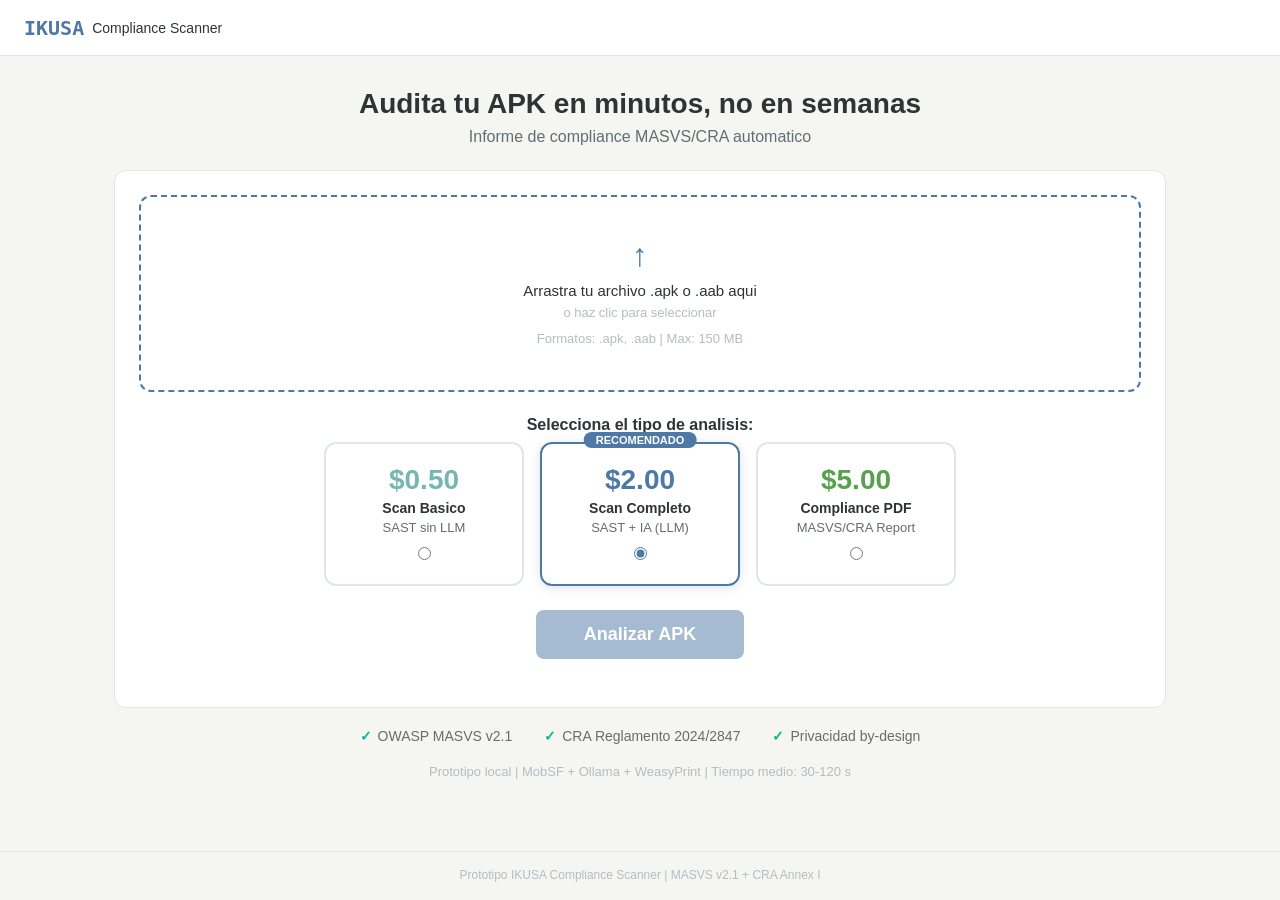
==== src/ikusa/static/index.html @ 37ff4827 "feat(ikusa-proto): wire web frontend to backend and document E2E status" ====
<!DOCTYPE html>
<html lang="es">
<head>
  <meta charset="UTF-8">
  <meta name="viewport" content="width=device-width, initial-scale=1.0">
  <title>IKUSA Compliance Scanner</title>
  <style>
    /* Reset + design tokens copied from the static mock prototype. */
    * { margin: 0; padding: 0; box-sizing: border-box; }
    :root {
      --blue: #4E79A7; --orange: #F28E2B; --red: #E15759;
      --teal: #76B7B2; --green: #59A14F; --purple: #B07AA1;
      --bg: #F5F5F2; --white: #FFFFFF; --text: #2D3436;
      --text-sec: #636E72; --text-light: #B2BEC3; --border: #DFE6E9;
      --accent: #4E79A7; --success: #00B894; --warning: #FDCB6E;
      --danger: #E15759;
    }
    body { font-family: -apple-system, BlinkMacSystemFont, 'Segoe UI', sans-serif; background: var(--bg); color: var(--text); min-height: 100vh; }
    a { text-decoration: none; color: inherit; }

    /* Header */
    .header { background: var(--white); border-bottom: 1px solid var(--border); padding: 0 24px; display: flex; align-items: center; height: 56px; position: sticky; top: 0; z-index: 100; }
    .header .logo { font-family: monospace; font-size: 20px; font-weight: bold; color: var(--accent); margin-right: 8px; }
    .header .logo-sub { font-size: 14px; color: var(--text); }
    .header .scan-id { margin-left: auto; font-family: monospace; font-size: 12px; color: var(--text-light); }

    /* Footer */
    .footer { text-align: center; padding: 16px; color: var(--text-light); font-size: 12px; border-top: 1px solid var(--border); margin-top: 40px; }

    /* Views (only one visible at a time). */
    .view { display: none; max-width: 1100px; margin: 0 auto; padding: 32px 24px; }
    .view.active { display: block; }

    /* Cards */
    .card { background: var(--white); border: 1px solid var(--border); border-radius: 12px; padding: 24px; }

    /* Buttons */
    .btn { display: inline-block; padding: 10px 24px; border-radius: 8px; font-size: 14px; font-weight: 600; cursor: pointer; border: none; transition: opacity .15s; }
    .btn:hover { opacity: .85; }
    .btn:disabled { opacity: .5; cursor: not-allowed; }
    .btn-primary { background: var(--accent); color: white; }
    .btn-success { background: var(--green); color: white; }
    .btn-outline { background: white; border: 2px solid var(--accent); color: var(--accent); }
    .btn-ghost { background: white; border: 1px solid var(--text-sec); color: var(--text-sec); }

    /* Badge */
    .badge { display: inline-block; padding: 2px 10px; border-radius: 4px; font-size: 12px; font-weight: 700; color: white; text-transform: uppercase; }
    .badge-alto { background: var(--danger); }
    .badge-medio { background: var(--orange); }
    .badge-bajo { background: var(--warning); color: #856404; }
    .badge-info { background: var(--text-light); }
    .badge-ok { background: var(--success); }

    /* ======= UPLOAD VIEW ======= */
    .upload-hero { text-align: center; margin-bottom: 24px; }
    .upload-hero h1 { font-size: 28px; margin-bottom: 8px; }
    .upload-hero p { color: var(--text-sec); font-size: 16px; }
    .upload-zone { border: 2px dashed var(--accent); border-radius: 12px; padding: 40px; text-align: center; margin-bottom: 16px; cursor: pointer; transition: background .15s; display: block; }
    .upload-zone:hover, .upload-zone.dragover { background: #EBF5FB; }
    .upload-zone .arrow { font-size: 32px; color: var(--accent); margin-bottom: 8px; }
    .upload-zone p { color: var(--text); font-size: 15px; margin-bottom: 4px; }
    .upload-zone small { color: var(--text-light); font-size: 13px; }
    .upload-zone input[type="file"] { display: none; }
    .tier-select { text-align: center; margin: 24px 0 8px; font-size: 16px; font-weight: 600; }
    .tiers { display: flex; gap: 16px; justify-content: center; margin-bottom: 24px; }
    .tier-card { border: 2px solid var(--border); border-radius: 12px; padding: 20px; width: 200px; text-align: center; cursor: pointer; position: relative; transition: border-color .15s, box-shadow .15s; }
    .tier-card:hover { box-shadow: 0 2px 12px rgba(0,0,0,.08); }
    .tier-card.selected { border-color: var(--accent); box-shadow: 0 2px 12px rgba(78,121,167,.2); }
    .tier-card .price { font-size: 28px; font-weight: 700; margin-bottom: 4px; }
    .tier-card .name { font-size: 14px; font-weight: 600; margin-bottom: 4px; }
    .tier-card .desc { font-size: 13px; color: var(--text-sec); }
    .tier-card .recommended { position: absolute; top: -12px; left: 50%; transform: translateX(-50%); background: var(--accent); color: white; font-size: 11px; font-weight: 700; padding: 2px 12px; border-radius: 10px; }
    .tier-card input[type="radio"] { margin-top: 12px; accent-color: var(--accent); }
    .tier-card[data-color="teal"] .price { color: var(--teal); }
    .tier-card[data-color="teal"].selected { border-color: var(--teal); }
    .tier-card[data-color="blue"] .price { color: var(--accent); }
    .tier-card[data-color="green"] .price { color: var(--green); }
    .tier-card[data-color="green"].selected { border-color: var(--green); }
    .upload-cta { text-align: center; margin: 24px 0; }
    .upload-cta .btn { font-size: 18px; padding: 14px 48px; }
    .trust-signals { display: flex; justify-content: center; gap: 32px; margin: 20px 0; }
    .trust-signals span { color: var(--text-sec); font-size: 14px; }
    .trust-signals span::before { content: '\2713'; color: var(--success); font-weight: bold; margin-right: 6px; }
    .stats-bar { text-align: center; color: var(--text-light); font-size: 13px; margin-top: 12px; }

    /* ======= PROGRESS VIEW ======= */
    .progress-hero { text-align: center; margin-bottom: 24px; }
    .progress-hero h2 { font-size: 22px; margin-bottom: 8px; }
    .progress-hero p { color: var(--text-sec); font-size: 14px; }
    .progress-pills { display: flex; gap: 8px; justify-content: center; flex-wrap: wrap; margin: 24px 0; }
    .pill { padding: 8px 14px; border-radius: 999px; border: 1px solid var(--border); font-size: 13px; color: var(--text-sec); background: white; }
    .pill.active { background: var(--accent); color: white; border-color: var(--accent); font-weight: 600; }
    .pill.done { background: var(--success); color: white; border-color: var(--success); }
    .progress-bar { background: var(--border); height: 8px; border-radius: 4px; overflow: hidden; margin: 16px 0; }
    .progress-bar-fill { background: var(--accent); height: 100%; transition: width .3s; }
    .progress-message { font-family: monospace; font-size: 13px; color: var(--text-sec); background: #F8F9FA; padding: 12px 16px; border-radius: 6px; min-height: 40px; word-break: break-word; }
    .spinner { display: inline-block; width: 18px; height: 18px; border: 3px solid var(--border); border-top-color: var(--accent); border-radius: 50%; animation: spin 1s linear infinite; vertical-align: middle; margin-right: 8px; }
    @keyframes spin { to { transform: rotate(360deg); } }

    /* ======= RESULTS VIEW ======= */
    .breadcrumb { font-size: 13px; color: var(--text-sec); margin-bottom: 20px; }
    .breadcrumb a { color: var(--accent); cursor: pointer; }
    .results-grid { display: grid; grid-template-columns: 300px 1fr; gap: 20px; }
    .score-card { text-align: center; }
    .score-circle { width: 140px; height: 140px; border-radius: 50%; border: 8px solid var(--border); display: flex; align-items: center; justify-content: center; flex-direction: column; margin: 16px auto; position: relative; }
    .score-circle .value { font-size: 44px; font-weight: 700; }
    .score-circle .label { font-size: 14px; color: var(--text-sec); }
    .score-circle.score-red { border-color: var(--danger); }
    .score-circle.score-orange { border-color: var(--orange); }
    .score-circle.score-green { border-color: var(--success); }
    .score-warning { background: #FFF3CD; border-radius: 8px; padding: 8px; font-size: 13px; color: #856404; font-weight: 600; margin-top: 12px; }
    .masvs-list { margin-top: 20px; }
    .masvs-row { display: flex; align-items: center; justify-content: space-between; padding: 8px 0; border-bottom: 1px solid var(--border); font-size: 14px; gap: 8px; }
    .masvs-row.na { color: var(--text-light); }
    .masvs-row .count { min-width: 28px; height: 22px; display: flex; align-items: center; justify-content: center; border-radius: 4px; color: white; font-size: 12px; font-weight: 700; padding: 0 6px; }
    .filter-tabs { display: flex; gap: 8px; margin-bottom: 16px; flex-wrap: wrap; }
    .filter-tab { padding: 6px 14px; border-radius: 6px; font-size: 13px; cursor: pointer; background: transparent; border: 1px solid var(--border); color: var(--text-sec); }
    .filter-tab.active { background: var(--accent); color: white; border-color: var(--accent); }
    .finding-row { padding: 12px 0; border-bottom: 1px solid var(--border); }
    .finding-row:last-child { border-bottom: none; }
    .finding-header { display: flex; align-items: center; gap: 10px; margin-bottom: 4px; flex-wrap: wrap; }
    .finding-header .title { font-weight: 600; font-size: 15px; }
    .finding-meta { font-size: 13px; color: var(--text-sec); margin-bottom: 6px; }
    .finding-fix { font-size: 13px; color: var(--text-sec); font-style: italic; }
    .ai-box { background: #F0F7FF; border: 1px solid var(--accent); border-radius: 8px; padding: 16px; margin-top: 16px; font-size: 13px; line-height: 1.7; }
    .ai-box h4 { margin-bottom: 8px; }
    .action-bar { display: flex; gap: 12px; margin-top: 16px; flex-wrap: wrap; }
    .analysis-meta { font-size: 13px; color: var(--text-light); margin-top: 16px; }

    /* ======= ERROR VIEW ======= */
    .error-card { border: 1px solid var(--danger); background: #FFF5F5; }
    .error-card h2 { color: var(--danger); margin-bottom: 12px; }
    .error-card pre { background: white; padding: 12px; border-radius: 6px; font-size: 13px; color: var(--text); overflow-x: auto; white-space: pre-wrap; word-break: break-word; }

    /* Responsive */
    @media (max-width: 768px) {
      .results-grid { grid-template-columns: 1fr; }
      .tiers { flex-direction: column; align-items: center; }
    }
  </style>
</head>
<body>

  <header class="header">
    <span class="logo">IKUSA</span>
    <span class="logo-sub">Compliance Scanner</span>
    <span class="scan-id" id="scanIdLabel"></span>
  </header>

  <!-- VIEW 1: UPLOAD -->
  <main id="view-upload" class="view active">
    <div class="upload-hero">
      <h1>Audita tu APK en minutos, no en semanas</h1>
      <p>Informe de compliance MASVS/CRA automatico</p>
    </div>

    <div class="card">
      <label class="upload-zone" id="dropzone" for="fileInput">
        <div class="arrow">&uarr;</div>
        <p>Arrastra tu archivo .apk o .aab aqui</p>
        <small>o haz clic para seleccionar</small>
        <input type="file" id="fileInput" accept=".apk,.aab">
        <p style="margin-top:8px"><small style="color:var(--text-light)">Formatos: .apk, .aab | Max: 150 MB</small></p>
        <p id="fileName" style="margin-top:8px;font-weight:600;color:var(--accent);display:none"></p>
      </label>

      <p class="tier-select">Selecciona el tipo de analisis:</p>
      <div class="tiers">
        <div class="tier-card" data-color="teal" data-tier="basico">
          <div class="price">$0.50</div>
          <div class="name">Scan Basico</div>
          <div class="desc">SAST sin LLM</div>
          <input type="radio" name="tier" value="basico">
        </div>
        <div class="tier-card selected" data-color="blue" data-tier="completo">
          <div class="recommended">RECOMENDADO</div>
          <div class="price">$2.00</div>
          <div class="name">Scan Completo</div>
          <div class="desc">SAST + IA (LLM)</div>
          <input type="radio" name="tier" value="completo" checked>
        </div>
        <div class="tier-card" data-color="green" data-tier="compliance">
          <div class="price">$5.00</div>
          <div class="name">Compliance PDF</div>
          <div class="desc">MASVS/CRA Report</div>
          <input type="radio" name="tier" value="compliance">
        </div>
      </div>

      <div class="upload-cta">
        <button class="btn btn-primary" id="analyzeBtn" disabled>Analizar APK</button>
      </div>
    </div>

    <div class="trust-signals">
      <span>OWASP MASVS v2.1</span>
      <span>CRA Reglamento 2024/2847</span>
      <span>Privacidad by-design</span>
    </div>
    <div class="stats-bar">Prototipo local | MobSF + Ollama + WeasyPrint | Tiempo medio: 30-120 s</div>
  </main>

  <!-- VIEW 2: PROGRESS -->
  <main id="view-progress" class="view">
    <div class="progress-hero">
      <h2><span class="spinner"></span>Analizando tu APK</h2>
      <p>El proceso se ejecuta en segundo plano. No cierres esta pestana.</p>
    </div>

    <div class="card">
      <div class="progress-pills" id="progressPills">
        <span class="pill" data-stage="uploaded">1. Recibido</span>
        <span class="pill" data-stage="decompiling">2. Decompilando</span>
        <span class="pill" data-stage="analyzing">3. Clasificando</span>
        <span class="pill" data-stage="triaging">4. Triage IA</span>
        <span class="pill" data-stage="rendering">5. PDF</span>
        <span class="pill" data-stage="done">6. Listo</span>
      </div>
      <div class="progress-bar"><div class="progress-bar-fill" id="progressBarFill" style="width:8%"></div></div>
      <div class="progress-message" id="progressMessage">Inicializando...</div>
    </div>
  </main>

  <!-- VIEW 3: RESULTS -->
  <main id="view-results" class="view">
    <div class="breadcrumb"><a id="backToUpload">Inicio</a> &gt; Resultados &gt; <span id="resultAppName">...</span></div>

    <div class="results-grid">
      <!-- Left column: score + MASVS -->
      <div>
        <div class="card score-card">
          <h3>CRA Readiness Score</h3>
          <div class="score-circle" id="scoreCircle">
            <span class="value" id="score-value">--</span>
            <span class="label">/100</span>
          </div>
          <div class="score-warning" id="scoreWarning">Calculando...</div>
        </div>

        <div class="card masvs-list" style="margin-top:16px">
          <h3 style="margin-bottom:12px">Categorias MASVS</h3>
          <div id="masvsList"></div>
          <p style="font-size:12px;color:var(--text-light);margin-top:8px">N/A = requiere testing dinamico</p>
        </div>
      </div>

      <!-- Right column: findings -->
      <div>
        <div class="card findings-card">
          <h3 style="margin-bottom:12px"><span id="findingsTitle">Findings</span></h3>
          <div class="filter-tabs" id="filterTabs"></div>
          <div id="findingsList"></div>

          <div class="ai-box" id="aiBox" style="display:none">
            <h4>Resumen IA (top finding)</h4>
            <p id="aiBoxText"></p>
          </div>

          <div class="action-bar">
            <a class="btn btn-success" id="download-pdf" href="#" target="_blank">Descargar PDF</a>
            <a class="btn btn-outline" id="download-json" href="#" target="_blank">Ver JSON</a>
            <button class="btn btn-ghost" id="analyzeAnother">Analizar otro APK</button>
          </div>
        </div>

        <div class="analysis-meta" id="analysisMeta"></div>
      </div>
    </div>
  </main>

  <!-- VIEW 4: ERROR -->
  <main id="view-error" class="view">
    <div class="card error-card">
      <h2>Error en el analisis</h2>
      <p style="margin-bottom:12px">La pipeline ha fallado. Detalle del error:</p>
      <pre id="errorText"></pre>
      <div class="action-bar">
        <button class="btn btn-primary" id="errorRetry">Volver a empezar</button>
      </div>
    </div>
  </main>

  <footer class="footer">Prototipo IKUSA Compliance Scanner | MASVS v2.1 + CRA Annex I</footer>

  <script>
    // ----- View routing helpers -----
    function showView(name) {
      document.querySelectorAll('.view').forEach(v => v.classList.remove('active'));
      const el = document.getElementById('view-' + name);
      if (el) el.classList.add('active');
    }

    // ----- DOM helpers (avoid innerHTML so untrusted strings cannot inject HTML) -----
    function el(tag, opts) {
      const node = document.createElement(tag);
      if (!opts) return node;
      if (opts.cls) node.className = opts.cls;
      if (opts.text !== undefined) node.textContent = opts.text;
      if (opts.style) node.setAttribute('style', opts.style);
      return node;
    }
    function clear(parent) { while (parent.firstChild) parent.removeChild(parent.firstChild); }

    // ----- Tier selection -----
    document.querySelectorAll('.tier-card').forEach(card => {
      card.addEventListener('click', () => {
        document.querySelectorAll('.tier-card').forEach(c => c.classList.remove('selected'));
        card.classList.add('selected');
        const radio = card.querySelector('input[type=radio]');
        if (radio) radio.checked = true;
      });
    });

    // ----- File picker + drag/drop -----
    const fileInput = document.getElementById('fileInput');
    const fileNameLabel = document.getElementById('fileName');
    const analyzeBtn = document.getElementById('analyzeBtn');
    const dropzone = document.getElementById('dropzone');

    function setSelectedFile(file) {
      if (!file) return;
      fileNameLabel.textContent = file.name + ' (' + Math.round(file.size / 1024) + ' KB)';
      fileNameLabel.style.display = 'block';
      analyzeBtn.disabled = false;
    }

    fileInput.addEventListener('change', e => setSelectedFile(e.target.files[0]));

    ['dragenter', 'dragover'].forEach(ev =>
      dropzone.addEventListener(ev, e => { e.preventDefault(); dropzone.classList.add('dragover'); })
    );
    ['dragleave', 'drop'].forEach(ev =>
      dropzone.addEventListener(ev, e => { e.preventDefault(); dropzone.classList.remove('dragover'); })
    );
    dropzone.addEventListener('drop', e => {
      const f = e.dataTransfer.files[0];
      if (!f) return;
      const dt = new DataTransfer();
      dt.items.add(f);
      fileInput.files = dt.files;
      setSelectedFile(f);
    });

    // ----- Stage ordering for progress UI -----
    const STAGES = ['uploaded', 'decompiling', 'analyzing', 'triaging', 'rendering', 'done'];

    function updateProgress(stage, message) {
      const idx = STAGES.indexOf(stage);
      document.querySelectorAll('.pill').forEach((pill, i) => {
        pill.classList.remove('active', 'done');
        if (i < idx) pill.classList.add('done');
        else if (i === idx) pill.classList.add('active');
      });
      const pct = Math.max(8, Math.round(((idx + 1) / STAGES.length) * 100));
      document.getElementById('progressBarFill').style.width = pct + '%';
      document.getElementById('progressMessage').textContent =
        message || ('Estado: ' + (stage || 'desconocido'));
    }

    // ----- Start scan + poll loop -----
    analyzeBtn.addEventListener('click', startScan);

    async function startScan() {
      const file = fileInput.files[0];
      if (!file) return;
      const tier = document.querySelector('input[name="tier"]:checked').value;
      analyzeBtn.disabled = true;

      const fd = new FormData();
      fd.append('file', file);
      fd.append('tier', tier);

      let data;
      try {
        const resp = await fetch('/scan', { method: 'POST', body: fd });
        if (!resp.ok) throw new Error('HTTP ' + resp.status);
        data = await resp.json();
      } catch (err) {
        showError('Upload failed: ' + err.message);
        return;
      }
      document.getElementById('scanIdLabel').textContent = 'scan_id=' + data.scan_id;
      showView('progress');
      updateProgress('uploaded', 'Recibido. Esperando MobSF...');
      pollUntilDone(data.scan_id);
    }

    async function pollUntilDone(scanId) {
      while (true) {
        let s;
        try {
          const r = await fetch('/scan/' + scanId);
          if (!r.ok) {
            await new Promise(res => setTimeout(res, 2000));
            continue;
          }
          s = await r.json();
        } catch (err) {
          await new Promise(res => setTimeout(res, 2000));
          continue;
        }
        updateProgress(s.stage, s.message);
        if (s.status === 'done') {
          await loadResults(scanId);
          return;
        }
        if (s.status === 'failed') {
          showError(s.error || 'unknown error');
          return;
        }
        await new Promise(res => setTimeout(res, 2000));
      }
    }

    // ----- Load + render results -----
    let allFindings = [];

    async function loadResults(scanId) {
      let result;
      try {
        const r = await fetch('/scan/' + scanId + '/result');
        if (!r.ok) throw new Error('HTTP ' + r.status);
        result = await r.json();
      } catch (err) {
        showError('Could not load result: ' + err.message);
        return;
      }

      document.getElementById('resultAppName').textContent = result.app_name || '(unknown)';
      document.getElementById('score-value').textContent = result.cra_score;

      // Color the score circle by band.
      const circle = document.getElementById('scoreCircle');
      circle.classList.remove('score-red', 'score-orange', 'score-green');
      const warning = document.getElementById('scoreWarning');
      if (result.cra_score >= 80) {
        circle.classList.add('score-green');
        warning.textContent = 'Buen nivel (objetivo: > 80)';
        warning.style.background = '#D4EDDA';
        warning.style.color = '#155724';
      } else if (result.cra_score >= 50) {
        circle.classList.add('score-orange');
        warning.textContent = 'Necesita mejoras (objetivo: > 80)';
        warning.style.background = '#FFF3CD';
        warning.style.color = '#856404';
      } else {
        circle.classList.add('score-red');
        warning.textContent = 'Critico: muchos findings de alta severidad';
        warning.style.background = '#F8D7DA';
        warning.style.color = '#721C24';
      }

      // Render MASVS category breakdown.
      renderMasvs(result.findings || [], result.categories_covered || []);

      // Render findings + filter tabs.
      allFindings = (result.findings || []).slice().sort((a, b) => severityRank(b.severity) - severityRank(a.severity));
      renderFilterTabs(allFindings);
      renderFindings(allFindings, 'all');

      // Top finding -> AI summary box.
      if (allFindings.length > 0) {
        const top = allFindings[0];
        const aiBox = document.getElementById('aiBox');
        aiBox.style.display = 'block';
        document.getElementById('aiBoxText').textContent =
          (top.explanation || top.title) + (top.remediation ? '  Remediacion: ' + top.remediation : '');
      }

      document.getElementById('findingsTitle').textContent =
        'Findings (' + allFindings.length + ' encontrados)';
      document.getElementById('download-pdf').href = '/scan/' + scanId + '/report';
      document.getElementById('download-json').href = '/scan/' + scanId + '/result';
      document.getElementById('analysisMeta').textContent =
        'Analisis completado en ' + (result.duration_seconds ? result.duration_seconds.toFixed(1) : '?') +
        ' s | Paquete: ' + (result.package_name || '(unknown)') +
        ' | apk_hash=' + (result.apk_hash || '').slice(0, 12);

      showView('results');
    }

    function severityRank(sev) {
      return { high: 3, medium: 2, low: 1, info: 0 }[sev] || 0;
    }

    function severityClass(sev) {
      return { high: 'alto', medium: 'medio', low: 'bajo', info: 'info' }[sev] || 'info';
    }

    function severityLabel(sev) {
      return { high: 'ALTO', medium: 'MEDIO', low: 'BAJO', info: 'INFO' }[sev] || sev.toUpperCase();
    }

    function severityColor(sev) {
      return { high: 'var(--danger)', medium: 'var(--orange)', low: 'var(--warning)', info: 'var(--text-light)' }[sev] || 'var(--text-light)';
    }

    function renderMasvs(findings, categoriesCovered) {
      const masvsList = document.getElementById('masvsList');
      clear(masvsList);
      const allCats = [
        'MASVS-STORAGE', 'MASVS-CRYPTO', 'MASVS-NETWORK', 'MASVS-AUTH',
        'MASVS-PLATFORM', 'MASVS-CODE', 'MASVS-RESILIENCE', 'MASVS-PRIVACY'
      ];
      const counts = {};
      const worstSev = {};
      for (const f of findings) {
        counts[f.masvs_category] = (counts[f.masvs_category] || 0) + 1;
        if (!worstSev[f.masvs_category] || severityRank(f.severity) > severityRank(worstSev[f.masvs_category])) {
          worstSev[f.masvs_category] = f.severity;
        }
      }
      for (const cat of allCats) {
        const row = el('div', { cls: 'masvs-row' });
        const covered = categoriesCovered.includes(cat);
        if (!covered) {
          row.classList.add('na');
          row.appendChild(el('span', { text: cat }));
          row.appendChild(el('span', { text: '-' }));
          row.appendChild(el('span', { text: 'N/A' }));
        } else {
          const count = counts[cat] || 0;
          let color = 'var(--success)';
          let label = 'OK';
          if (count > 0) {
            const sev = worstSev[cat];
            color = severityColor(sev);
            const raw = severityLabel(sev);
            label = raw.charAt(0) + raw.slice(1).toLowerCase();
          }
          row.appendChild(el('span', { text: cat }));
          row.appendChild(el('span', { cls: 'count', style: 'background:' + color, text: String(count) }));
          row.appendChild(el('span', { style: 'color:' + color + ';font-weight:700', text: label }));
        }
        masvsList.appendChild(row);
      }
    }

    function renderFilterTabs(findings) {
      const tabs = document.getElementById('filterTabs');
      const counts = { all: findings.length, high: 0, medium: 0, low: 0, info: 0 };
      for (const f of findings) counts[f.severity] = (counts[f.severity] || 0) + 1;
      const order = [
        ['all', 'Todos'],
        ['high', 'Alto'],
        ['medium', 'Medio'],
        ['low', 'Bajo'],
      ];
      clear(tabs);
      for (const [key, label] of order) {
        const btn = el('button', {
          cls: 'filter-tab' + (key === 'all' ? ' active' : ''),
          text: label + ' (' + (counts[key] || 0) + ')',
        });
        btn.addEventListener('click', () => {
          document.querySelectorAll('.filter-tab').forEach(t => t.classList.remove('active'));
          btn.classList.add('active');
          renderFindings(allFindings, key);
        });
        tabs.appendChild(btn);
      }
    }

    function renderFindings(findings, filter) {
      const list = document.getElementById('findingsList');
      clear(list);
      const subset = filter === 'all' ? findings : findings.filter(f => f.severity === filter);
      if (subset.length === 0) {
        list.appendChild(el('p', {
          style: 'color:var(--text-light);padding:12px 0',
          text: 'No hay findings en esta categoria.',
        }));
        return;
      }
      for (const f of subset) {
        const row = el('div', { cls: 'finding-row' });
        const header = el('div', { cls: 'finding-header' });
        header.appendChild(el('span', {
          cls: 'badge badge-' + severityClass(f.severity),
          text: severityLabel(f.severity),
        }));
        header.appendChild(el('span', { cls: 'title', text: f.title }));
        row.appendChild(header);

        const cra = (f.cra_articles && f.cra_articles.length) ? ' | CRA: ' + f.cra_articles.join(', ') : '';
        row.appendChild(el('div', {
          cls: 'finding-meta',
          text: f.masvs_category + cra + ' | ' + (f.description || ''),
        }));
        if (f.remediation) {
          row.appendChild(el('div', {
            cls: 'finding-fix',
            text: 'Remediacion: ' + f.remediation,
          }));
        }
        list.appendChild(row);
      }
    }

    function showError(msg) {
      document.getElementById('errorText').textContent = msg;
      showView('error');
    }

    document.getElementById('backToUpload').addEventListener('click', () => location.reload());
    document.getElementById('analyzeAnother').addEventListener('click', () => location.reload());
    document.getElementById('errorRetry').addEventListener('click', () => location.reload());
  </script>
</body>
</html>
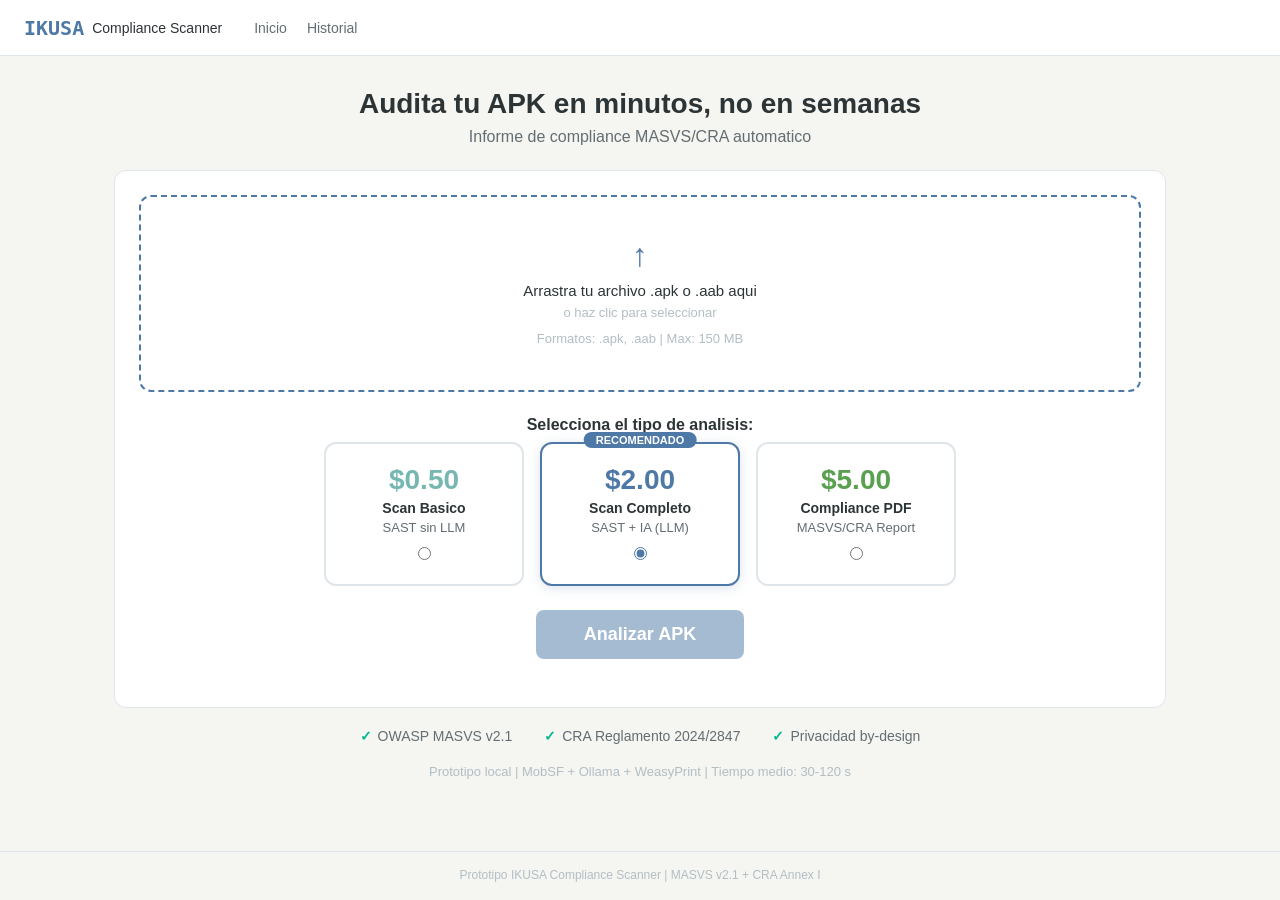
==== commit 0b730c5a: "feat(ikusa-proto): add scan history endpoint and frontend view" ====
--- a/src/ikusa/static/index.html
+++ b/src/ikusa/static/index.html
@@ -22,6 +22,9 @@
     .header { background: var(--white); border-bottom: 1px solid var(--border); padding: 0 24px; display: flex; align-items: center; height: 56px; position: sticky; top: 0; z-index: 100; }
     .header .logo { font-family: monospace; font-size: 20px; font-weight: bold; color: var(--accent); margin-right: 8px; }
     .header .logo-sub { font-size: 14px; color: var(--text); }
+    .header .nav { margin-left: 32px; display: flex; gap: 20px; }
+    .header .nav a { font-size: 14px; color: var(--text-sec); cursor: pointer; }
+    .header .nav a:hover { color: var(--accent); }
     .header .scan-id { margin-left: auto; font-family: monospace; font-size: 12px; color: var(--text-light); }
 
     /* Footer */
@@ -127,6 +130,18 @@
     .action-bar { display: flex; gap: 12px; margin-top: 16px; flex-wrap: wrap; }
     .analysis-meta { font-size: 13px; color: var(--text-light); margin-top: 16px; }
 
+    /* ======= HISTORY VIEW ======= */
+    .history-table { width: 100%; border-collapse: collapse; background: var(--white); border: 1px solid var(--border); border-radius: 12px; overflow: hidden; margin-bottom: 24px; }
+    .history-table th, .history-table td { padding: 12px 16px; text-align: left; font-size: 14px; border-bottom: 1px solid var(--border); }
+    .history-table th { background: #F8F9FA; font-weight: 600; color: var(--text-sec); font-size: 13px; text-transform: uppercase; letter-spacing: 0.3px; }
+    .history-table tr:last-child td { border-bottom: none; }
+    .history-table tr:hover td { background: #FBFBFA; }
+    .hint { color: var(--text-sec); font-size: 14px; padding: 16px 0; }
+    .btn-secondary { display: inline-block; padding: 10px 24px; border-radius: 8px; font-size: 14px; font-weight: 600; cursor: pointer; background: white; border: 2px solid var(--accent); color: var(--accent); transition: opacity .15s; }
+    .btn-secondary:hover { opacity: .85; }
+    .btn-link { background: transparent; border: none; color: var(--accent); font-size: 14px; font-weight: 600; cursor: pointer; padding: 4px 8px; }
+    .btn-link:hover { text-decoration: underline; }
+
     /* ======= ERROR VIEW ======= */
     .error-card { border: 1px solid var(--danger); background: #FFF5F5; }
     .error-card h2 { color: var(--danger); margin-bottom: 12px; }
@@ -144,6 +159,10 @@
   <header class="header">
     <span class="logo">IKUSA</span>
     <span class="logo-sub">Compliance Scanner</span>
+    <nav class="nav">
+      <a href="#" id="navHome">Inicio</a>
+      <a href="#" id="navHistory">Historial</a>
+    </nav>
     <span class="scan-id" id="scanIdLabel"></span>
   </header>
 
@@ -218,6 +237,21 @@
       </div>
       <div class="progress-bar"><div class="progress-bar-fill" id="progressBarFill" style="width:8%"></div></div>
       <div class="progress-message" id="progressMessage">Inicializando...</div>
+    </div>
+  </main>
+
+  <!-- VIEW HISTORY -->
+  <main id="view-history" class="view">
+    <div class="container">
+      <h2 style="margin-bottom:16px">Historial de scans</h2>
+      <p class="hint" id="history-empty" style="display:none">No hay scans previos. Sube un APK para empezar.</p>
+      <table class="history-table" id="history-table">
+        <thead>
+          <tr><th>App</th><th>Fecha</th><th>Estado</th><th>Score</th><th></th></tr>
+        </thead>
+        <tbody id="history-tbody"></tbody>
+      </table>
+      <button class="btn-secondary" id="historyNewScan">Nuevo scan</button>
     </div>
   </main>
 
@@ -602,6 +636,79 @@
       showView('error');
     }
 
+    // ----- History view -----
+    let currentScanId = null;
+
+    async function loadHistory() {
+      const headers = {};
+      const stored = localStorage.getItem('ikusa_api_key');
+      if (stored) headers['Authorization'] = stored;
+
+      try {
+        const resp = await fetch('/scans', { headers });
+        if (!resp.ok) throw new Error('/scans returned ' + resp.status);
+        const scans = await resp.json();
+        renderHistory(scans);
+        showView('history');
+      } catch (e) {
+        showError('No se pudo cargar el historial: ' + e.message);
+      }
+    }
+
+    function renderHistory(scans) {
+      const tbody = document.getElementById('history-tbody');
+      const empty = document.getElementById('history-empty');
+      const table = document.getElementById('history-table');
+      clear(tbody);
+
+      if (scans.length === 0) {
+        empty.style.display = 'block';
+        table.style.display = 'none';
+        return;
+      }
+      empty.style.display = 'none';
+      table.style.display = 'table';
+
+      for (const s of scans) {
+        const tr = document.createElement('tr');
+        const appCell = document.createElement('td');
+        appCell.textContent = s.app_name || s.scan_id.substring(0, 8);
+        const dateCell = document.createElement('td');
+        dateCell.textContent = new Date(s.updated_at).toLocaleString();
+        const statusCell = document.createElement('td');
+        statusCell.textContent = s.status;
+        const scoreCell = document.createElement('td');
+        scoreCell.textContent = s.cra_score != null ? (s.cra_score + '/100') : '—';
+        const actionCell = document.createElement('td');
+        if (s.status === 'done') {
+          const openBtn = document.createElement('button');
+          openBtn.textContent = 'Ver';
+          openBtn.className = 'btn-link';
+          openBtn.addEventListener('click', () => {
+            currentScanId = s.scan_id;
+            loadResults(s.scan_id);
+          });
+          actionCell.appendChild(openBtn);
+        }
+        tr.appendChild(appCell);
+        tr.appendChild(dateCell);
+        tr.appendChild(statusCell);
+        tr.appendChild(scoreCell);
+        tr.appendChild(actionCell);
+        tbody.appendChild(tr);
+      }
+    }
+
+    document.getElementById('navHome').addEventListener('click', e => {
+      e.preventDefault();
+      showView('upload');
+    });
+    document.getElementById('navHistory').addEventListener('click', e => {
+      e.preventDefault();
+      loadHistory();
+    });
+    document.getElementById('historyNewScan').addEventListener('click', () => showView('upload'));
+
     document.getElementById('backToUpload').addEventListener('click', () => location.reload());
     document.getElementById('analyzeAnother').addEventListener('click', () => location.reload());
     document.getElementById('errorRetry').addEventListener('click', () => location.reload());
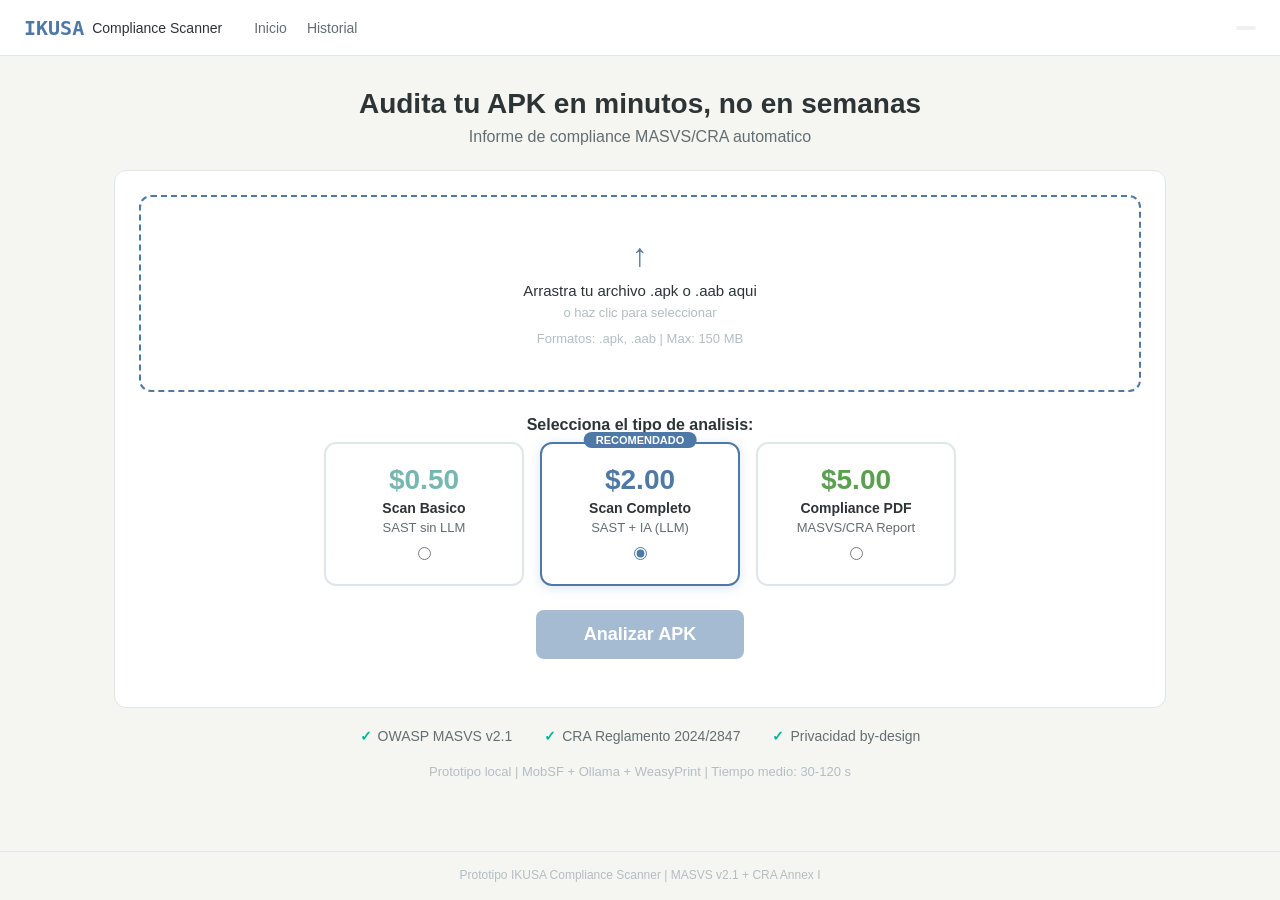
==== commit 2b74e65b: "feat(ikusa-proto): add /account endpoint and tier-aware frontend" ====
--- a/src/ikusa/static/index.html
+++ b/src/ikusa/static/index.html
@@ -26,6 +26,20 @@
     .header .nav a { font-size: 14px; color: var(--text-sec); cursor: pointer; }
     .header .nav a:hover { color: var(--accent); }
     .header .scan-id { margin-left: auto; font-family: monospace; font-size: 12px; color: var(--text-light); }
+    .tier-badge {
+      display: inline-block;
+      padding: 2px 10px;
+      border-radius: 12px;
+      font-size: 11px;
+      font-weight: 600;
+      background: #f0f0f0;
+      margin-left: 12px;
+      color: #555;
+    }
+    .tier-badge.tier-free { background: #f5f5f5; }
+    .tier-badge.tier-team { background: #cfe8ff; }
+    .tier-badge.tier-business { background: #ffe8b3; }
+    .tier-badge.tier-enterprise { background: #d4f5d4; }
 
     /* Footer */
     .footer { text-align: center; padding: 16px; color: var(--text-light); font-size: 12px; border-top: 1px solid var(--border); margin-top: 40px; }
@@ -164,6 +178,7 @@
       <a href="#" id="navHistory">Historial</a>
     </nav>
     <span class="scan-id" id="scanIdLabel"></span>
+    <span class="tier-badge" id="tierBadge"></span>
   </header>
 
   <!-- VIEW 1: UPLOAD -->
@@ -404,9 +419,18 @@
       fd.append('file', file);
       fd.append('tier', tier);
 
+      const headers = {};
+      const stored = localStorage.getItem('ikusa_api_key');
+      if (stored) headers['Authorization'] = stored;
+
       let data;
       try {
-        const resp = await fetch('/scan', { method: 'POST', body: fd });
+        const resp = await fetch('/scan', { method: 'POST', body: fd, headers });
+        if (resp.status === 402) {
+          const payload = await resp.json();
+          showError('Sin scans disponibles. ' + (payload.detail || 'Compra creditos o cambia de plan.'));
+          return;
+        }
         if (!resp.ok) throw new Error('HTTP ' + resp.status);
         data = await resp.json();
       } catch (err) {
@@ -712,6 +736,30 @@
     document.getElementById('backToUpload').addEventListener('click', () => location.reload());
     document.getElementById('analyzeAnother').addEventListener('click', () => location.reload());
     document.getElementById('errorRetry').addEventListener('click', () => location.reload());
+
+    // ----- Tier badge -----
+    async function loadAccount() {
+      const headers = {};
+      const stored = localStorage.getItem('ikusa_api_key');
+      if (stored) headers['Authorization'] = stored;
+
+      try {
+        const resp = await fetch('/account', { headers });
+        if (!resp.ok) return;
+        const acc = await resp.json();
+        const badge = document.getElementById('tierBadge');
+        let label = acc.tier.toUpperCase() + ' · ' + acc.scans_this_month + '/' + acc.scans_cap;
+        if (acc.credits > 0) {
+          label += ' · +' + acc.credits + ' cred';
+        }
+        badge.textContent = label;
+        badge.className = 'tier-badge tier-' + acc.tier;
+      } catch (e) {
+        // Silent fail; not fatal for demo.
+      }
+    }
+
+    window.addEventListener('DOMContentLoaded', loadAccount);
   </script>
 </body>
 </html>
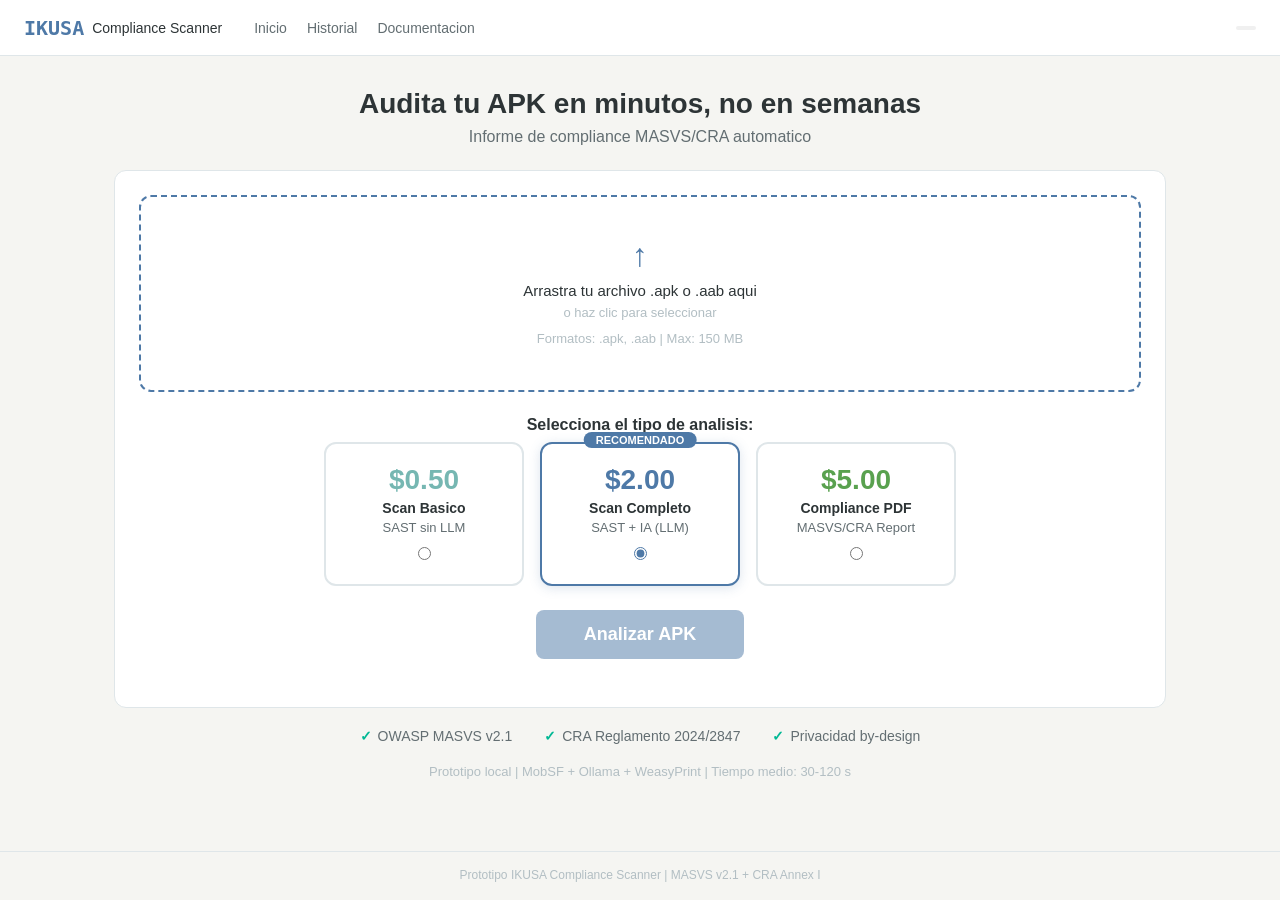
==== commit 2b592bec: "feat(ikusa-proto): add Documentation view to web frontend" ====
--- a/src/ikusa/static/index.html
+++ b/src/ikusa/static/index.html
@@ -161,9 +161,35 @@
     .error-card h2 { color: var(--danger); margin-bottom: 12px; }
     .error-card pre { background: white; padding: 12px; border-radius: 6px; font-size: 13px; color: var(--text); overflow-x: auto; white-space: pre-wrap; word-break: break-word; }
 
+    /* ======= DOCS VIEW ======= */
+    .docs-hero { text-align: center; margin-bottom: 24px; }
+    .docs-hero h1 { font-size: 28px; margin-bottom: 8px; }
+    .docs-hero p { color: var(--text-sec); font-size: 16px; }
+    .docs-grid { display: grid; grid-template-columns: 1fr 1fr; gap: 20px; }
+    .docs-grid .card.full { grid-column: 1 / -1; }
+    .docs-section h3 { font-size: 18px; margin-bottom: 14px; display: flex; align-items: center; gap: 10px; }
+    .docs-section h3 .num { display: inline-flex; align-items: center; justify-content: center; width: 26px; height: 26px; border-radius: 50%; background: var(--accent); color: white; font-size: 14px; font-weight: 700; flex-shrink: 0; }
+    .docs-section p { color: var(--text); font-size: 14px; line-height: 1.7; margin-bottom: 12px; }
+    .docs-section ul { list-style: none; margin-bottom: 12px; }
+    .docs-section li { font-size: 14px; line-height: 1.6; padding: 7px 0 7px 18px; position: relative; border-bottom: 1px solid var(--border); }
+    .docs-section li:last-child { border-bottom: none; }
+    .docs-section li::before { content: '\2022'; color: var(--accent); position: absolute; left: 2px; font-weight: bold; }
+    .docs-section code { font-family: monospace; font-size: 13px; background: #EEF3F8; color: var(--accent); padding: 1px 6px; border-radius: 4px; }
+    .docs-pre { font-family: monospace; font-size: 13px; color: var(--text); background: #F8F9FA; border: 1px solid var(--border); padding: 14px 16px; border-radius: 8px; overflow-x: auto; white-space: pre; line-height: 1.65; }
+    .docs-pre .cmt { color: var(--text-light); }
+    .docs-note { background: #F0F7FF; border: 1px solid var(--accent); border-radius: 8px; padding: 12px 16px; font-size: 13px; line-height: 1.7; margin-top: 4px; }
+    .api-row { display: flex; align-items: baseline; gap: 12px; padding: 9px 0; border-bottom: 1px solid var(--border); }
+    .api-row:last-child { border-bottom: none; }
+    .api-method { font-family: monospace; font-size: 11px; font-weight: 700; padding: 3px 8px; border-radius: 4px; min-width: 46px; text-align: center; flex-shrink: 0; }
+    .api-method.get { background: #d4f5d4; color: #1d6f1d; }
+    .api-method.post { background: #cfe8ff; color: #1a5a8a; }
+    .api-row code { font-family: monospace; font-size: 13px; color: var(--text); font-weight: 600; }
+    .api-row .api-desc { color: var(--text-sec); font-size: 13px; }
+
     /* Responsive */
     @media (max-width: 768px) {
       .results-grid { grid-template-columns: 1fr; }
+      .docs-grid { grid-template-columns: 1fr; }
       .tiers { flex-direction: column; align-items: center; }
     }
   </style>
@@ -176,6 +202,7 @@
     <nav class="nav">
       <a href="#" id="navHome">Inicio</a>
       <a href="#" id="navHistory">Historial</a>
+      <a href="#" id="navDocs">Documentacion</a>
     </nav>
     <span class="scan-id" id="scanIdLabel"></span>
     <span class="tier-badge" id="tierBadge"></span>
@@ -322,10 +349,88 @@
     <div class="card error-card">
       <h2>Error en el analisis</h2>
       <p style="margin-bottom:12px">La pipeline ha fallado. Detalle del error:</p>
-      <pre id="errorText"></pre>
+      <pre id="error-message"></pre>
+      <div id="error-cta" style="display:none; margin-top: 16px;">
+        <p style="margin-bottom:8px">Comprar mas scans:</p>
+        <button class="btn btn-primary" id="buyCredits10">10 scans &middot; $20</button>
+        <button class="btn btn-primary" id="buyCredits50">50 scans &middot; $90</button>
+      </div>
       <div class="action-bar">
         <button class="btn btn-primary" id="errorRetry">Volver a empezar</button>
       </div>
+    </div>
+  </main>
+
+  <!-- VIEW 6: DOCUMENTATION -->
+  <main id="view-docs" class="view">
+    <div class="docs-hero">
+      <h1>Documentacion</h1>
+      <p>Como usar IKUSA: web, linea de comandos, MCP y API REST</p>
+    </div>
+
+    <div class="docs-grid">
+      <div class="card docs-section full">
+        <h3><span class="num">1</span> Uso web</h3>
+        <p>Arrastra un <code>.apk</code> o <code>.aab</code> a la zona de subida
+          (max 150 MB), elige el tipo de analisis y pulsa "Analizar APK". El
+          analisis corre en segundo plano: no cierres la pestana.</p>
+        <ul>
+          <li><strong>SAST sin LLM</strong> &mdash; solo analisis estatico MobSF. El mas rapido.</li>
+          <li><strong>SAST + IA (LLM)</strong> &mdash; anade triage con IA: prioridad y explicacion en lenguaje claro.</li>
+          <li><strong>MASVS/CRA Report</strong> &mdash; lo anterior mas el PDF de compliance descargable.</li>
+        </ul>
+        <div class="docs-note">El triage con IA tarda <strong>~2-3 minutos en
+          CPU</strong> (segundos con GPU). El <strong>CRA Readiness Score</strong>
+          va de 0 a 100: cuanto mas alto, mas cerca de cumplir.</div>
+      </div>
+
+      <div class="card docs-section">
+        <h3><span class="num">2</span> CLI</h3>
+        <p>Para integrar en CI/CD. Devuelve codigo de salida <code>2</code> si
+          hay findings por encima del umbral indicado.</p>
+        <div class="docs-pre">uv run ikusa-cli login --api-key ikusa_sk_demo
+uv run ikusa-cli scan app.apk -o report.pdf --fail-on alto
+<span class="cmt"># Exit 0 = ok, 2 = findings por encima del umbral</span></div>
+      </div>
+
+      <div class="card docs-section">
+        <h3><span class="num">3</span> MCP (asistentes de IA)</h3>
+        <p>Servidor JSON-RPC sobre stdio para clientes compatibles con MCP.
+          Expone 4 tools: <code>scan_apk</code>, <code>get_scan_status</code>,
+          <code>get_scan_findings</code>, <code>list_scans</code>.</p>
+        <div class="docs-pre">uv run ikusa-mcp</div>
+        <p style="margin-top:12px">Registro en el cliente MCP (Cursor, etc.):</p>
+        <div class="docs-pre">{
+  "mcpServers": {
+    "ikusa": {
+      "command": "uv",
+      "args": ["run", "ikusa-mcp"],
+      "cwd": "/ruta/a/ikusa-prototype"
+    }
+  }
+}</div>
+      </div>
+
+      <div class="card docs-section full">
+        <h3><span class="num">4</span> API REST</h3>
+        <div class="api-row"><span class="api-method post">POST</span><code>/scan</code><span class="api-desc">sube APK (campo <code>file</code>) + <code>tier</code>; devuelve <code>scan_id</code></span></div>
+        <div class="api-row"><span class="api-method get">GET</span><code>/scan/{id}</code><span class="api-desc">estado del scan (status / stage / message)</span></div>
+        <div class="api-row"><span class="api-method get">GET</span><code>/scan/{id}/result</code><span class="api-desc">findings + cra_score en JSON</span></div>
+        <div class="api-row"><span class="api-method get">GET</span><code>/scan/{id}/report</code><span class="api-desc">PDF de compliance</span></div>
+        <div class="api-row"><span class="api-method get">GET</span><code>/scans</code><span class="api-desc">historial del usuario</span></div>
+        <div class="api-row"><span class="api-method get">GET</span><code>/account</code><span class="api-desc">tier y cuota</span></div>
+        <p style="margin-top:14px">Ejemplo:</p>
+        <div class="docs-pre">curl -F file=@app.apk -F tier=compliance \
+     -H "Authorization: ikusa_sk_demo" \
+     http://localhost:9787/scan</div>
+        <div class="docs-note">Autenticacion opcional con la cabecera
+          <code>Authorization: ikusa_sk_*</code>. Sin clave se usa el tier
+          free anonimo.</div>
+      </div>
+    </div>
+
+    <div class="action-bar">
+      <button class="btn btn-outline" id="docsBack">Volver al inicio</button>
     </div>
   </main>
 
@@ -428,7 +533,7 @@
         const resp = await fetch('/scan', { method: 'POST', body: fd, headers });
         if (resp.status === 402) {
           const payload = await resp.json();
-          showError('Sin scans disponibles. ' + (payload.detail || 'Compra creditos o cambia de plan.'));
+          showQuotaError(payload.detail || 'Sin scans disponibles. Compra creditos o cambia de plan.');
           return;
         }
         if (!resp.ok) throw new Error('HTTP ' + resp.status);
@@ -656,9 +761,44 @@
     }
 
     function showError(msg) {
-      document.getElementById('errorText').textContent = msg;
+      document.getElementById('error-message').textContent = msg;
+      const cta = document.getElementById('error-cta');
+      if (cta) cta.style.display = 'none';
       showView('error');
     }
+
+    function showQuotaError(detail) {
+      // Reuse the existing #view-error structure but surface a "buy credits" CTA.
+      document.getElementById('error-message').textContent = detail;
+      document.getElementById('error-cta').style.display = 'block';
+      showView('error');
+    }
+
+    async function buyCredits(productId) {
+      const stored = localStorage.getItem('ikusa_api_key');
+      if (!stored) {
+        showError('Inicia sesion con una API key antes de comprar creditos.');
+        return;
+      }
+      try {
+        const resp = await fetch('/payment/checkout', {
+          method: 'POST',
+          headers: { 'Authorization': stored, 'Content-Type': 'application/json' },
+          body: JSON.stringify({ product_id: productId }),
+        });
+        if (!resp.ok) {
+          showError('Checkout failed: ' + resp.status);
+          return;
+        }
+        const data = await resp.json();
+        window.location.href = data.checkout_url;
+      } catch (e) {
+        showError('Checkout error: ' + e.message);
+      }
+    }
+
+    document.getElementById('buyCredits10').addEventListener('click', () => buyCredits('credits-10'));
+    document.getElementById('buyCredits50').addEventListener('click', () => buyCredits('credits-50'));
 
     // ----- History view -----
     let currentScanId = null;
@@ -731,6 +871,11 @@
       e.preventDefault();
       loadHistory();
     });
+    document.getElementById('navDocs').addEventListener('click', e => {
+      e.preventDefault();
+      showView('docs');
+    });
+    document.getElementById('docsBack').addEventListener('click', () => showView('upload'));
     document.getElementById('historyNewScan').addEventListener('click', () => showView('upload'));
 
     document.getElementById('backToUpload').addEventListener('click', () => location.reload());
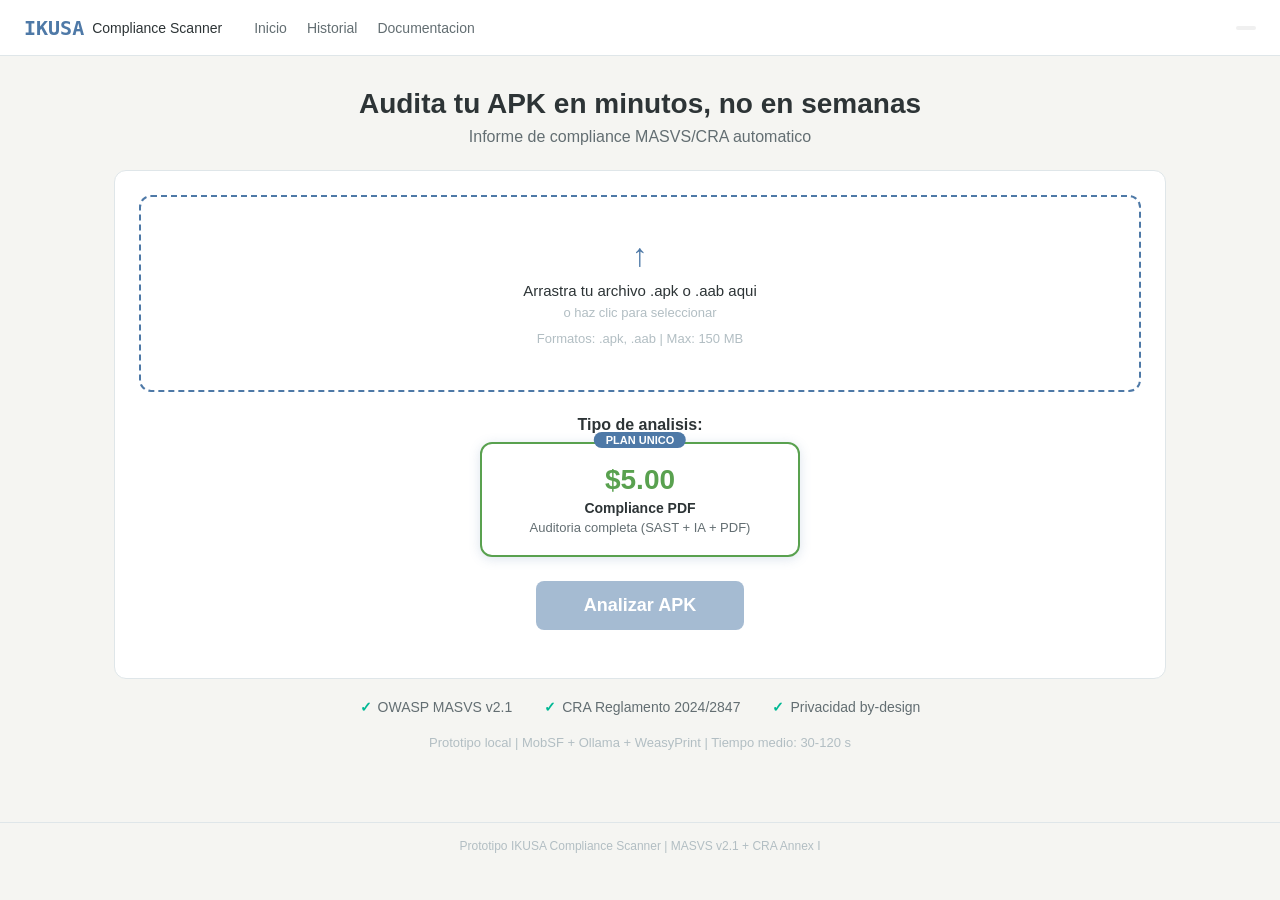
==== commit d19ba6c3: "feat(ikusa-proto): unify to single compliance scan plan" ====
--- a/src/ikusa/static/index.html
+++ b/src/ikusa/static/index.html
@@ -203,6 +203,7 @@
       <a href="#" id="navHome">Inicio</a>
       <a href="#" id="navHistory">Historial</a>
       <a href="#" id="navDocs">Documentacion</a>
+
     </nav>
     <span class="scan-id" id="scanIdLabel"></span>
     <span class="tier-badge" id="tierBadge"></span>
@@ -225,26 +226,14 @@
         <p id="fileName" style="margin-top:8px;font-weight:600;color:var(--accent);display:none"></p>
       </label>
 
-      <p class="tier-select">Selecciona el tipo de analisis:</p>
-      <div class="tiers">
-        <div class="tier-card" data-color="teal" data-tier="basico">
-          <div class="price">$0.50</div>
-          <div class="name">Scan Basico</div>
-          <div class="desc">SAST sin LLM</div>
-          <input type="radio" name="tier" value="basico">
-        </div>
-        <div class="tier-card selected" data-color="blue" data-tier="completo">
-          <div class="recommended">RECOMENDADO</div>
-          <div class="price">$2.00</div>
-          <div class="name">Scan Completo</div>
-          <div class="desc">SAST + IA (LLM)</div>
-          <input type="radio" name="tier" value="completo" checked>
-        </div>
-        <div class="tier-card" data-color="green" data-tier="compliance">
+      <p class="tier-select">Tipo de analisis:</p>
+      <div class="tiers" style="justify-content: center;">
+        <div class="tier-card selected" data-color="green" data-tier="compliance" style="width: 320px; cursor: default;">
+          <div class="recommended">PLAN UNICO</div>
           <div class="price">$5.00</div>
           <div class="name">Compliance PDF</div>
-          <div class="desc">MASVS/CRA Report</div>
-          <input type="radio" name="tier" value="compliance">
+          <div class="desc">Auditoria completa (SAST + IA + PDF)</div>
+          <input type="radio" name="tier" value="compliance" checked style="display: none;">
         </div>
       </div>
 
@@ -334,7 +323,7 @@
 
           <div class="action-bar">
             <a class="btn btn-success" id="download-pdf" href="#" target="_blank">Descargar PDF</a>
-            <a class="btn btn-outline" id="download-json" href="#" target="_blank">Ver JSON</a>
+            <a class="btn btn-outline" id="download-json" href="#" target="_blank">Descargar JSON</a>
             <button class="btn btn-ghost" id="analyzeAnother">Analizar otro APK</button>
           </div>
         </div>
@@ -372,12 +361,9 @@
       <div class="card docs-section full">
         <h3><span class="num">1</span> Uso web</h3>
         <p>Arrastra un <code>.apk</code> o <code>.aab</code> a la zona de subida
-          (max 150 MB), elige el tipo de analisis y pulsa "Analizar APK". El
-          analisis corre en segundo plano: no cierres la pestana.</p>
+          (max 150 MB) y pulsa "Analizar APK". El analisis corre en segundo plano: no cierres la pestana.</p>
         <ul>
-          <li><strong>SAST sin LLM</strong> &mdash; solo analisis estatico MobSF. El mas rapido.</li>
-          <li><strong>SAST + IA (LLM)</strong> &mdash; anade triage con IA: prioridad y explicacion en lenguaje claro.</li>
-          <li><strong>MASVS/CRA Report</strong> &mdash; lo anterior mas el PDF de compliance descargable.</li>
+          <li><strong>Compliance PDF</strong> &mdash; Auditoria de seguridad completa que combina analisis estatico con MobSF, triage avanzado mediante IA (LLM) y la generacion automatica del reporte en formato PDF compatible con MASVS/CRA.</li>
         </ul>
         <div class="docs-note">El triage con IA tarda <strong>~2-3 minutos en
           CPU</strong> (segundos con GPU). El <strong>CRA Readiness Score</strong>
@@ -433,6 +419,8 @@
       <button class="btn btn-outline" id="docsBack">Volver al inicio</button>
     </div>
   </main>
+
+
 
   <footer class="footer">Prototipo IKUSA Compliance Scanner | MASVS v2.1 + CRA Annex I</footer>
 
@@ -904,6 +892,8 @@
       }
     }
 
+
+
     window.addEventListener('DOMContentLoaded', loadAccount);
   </script>
 </body>
